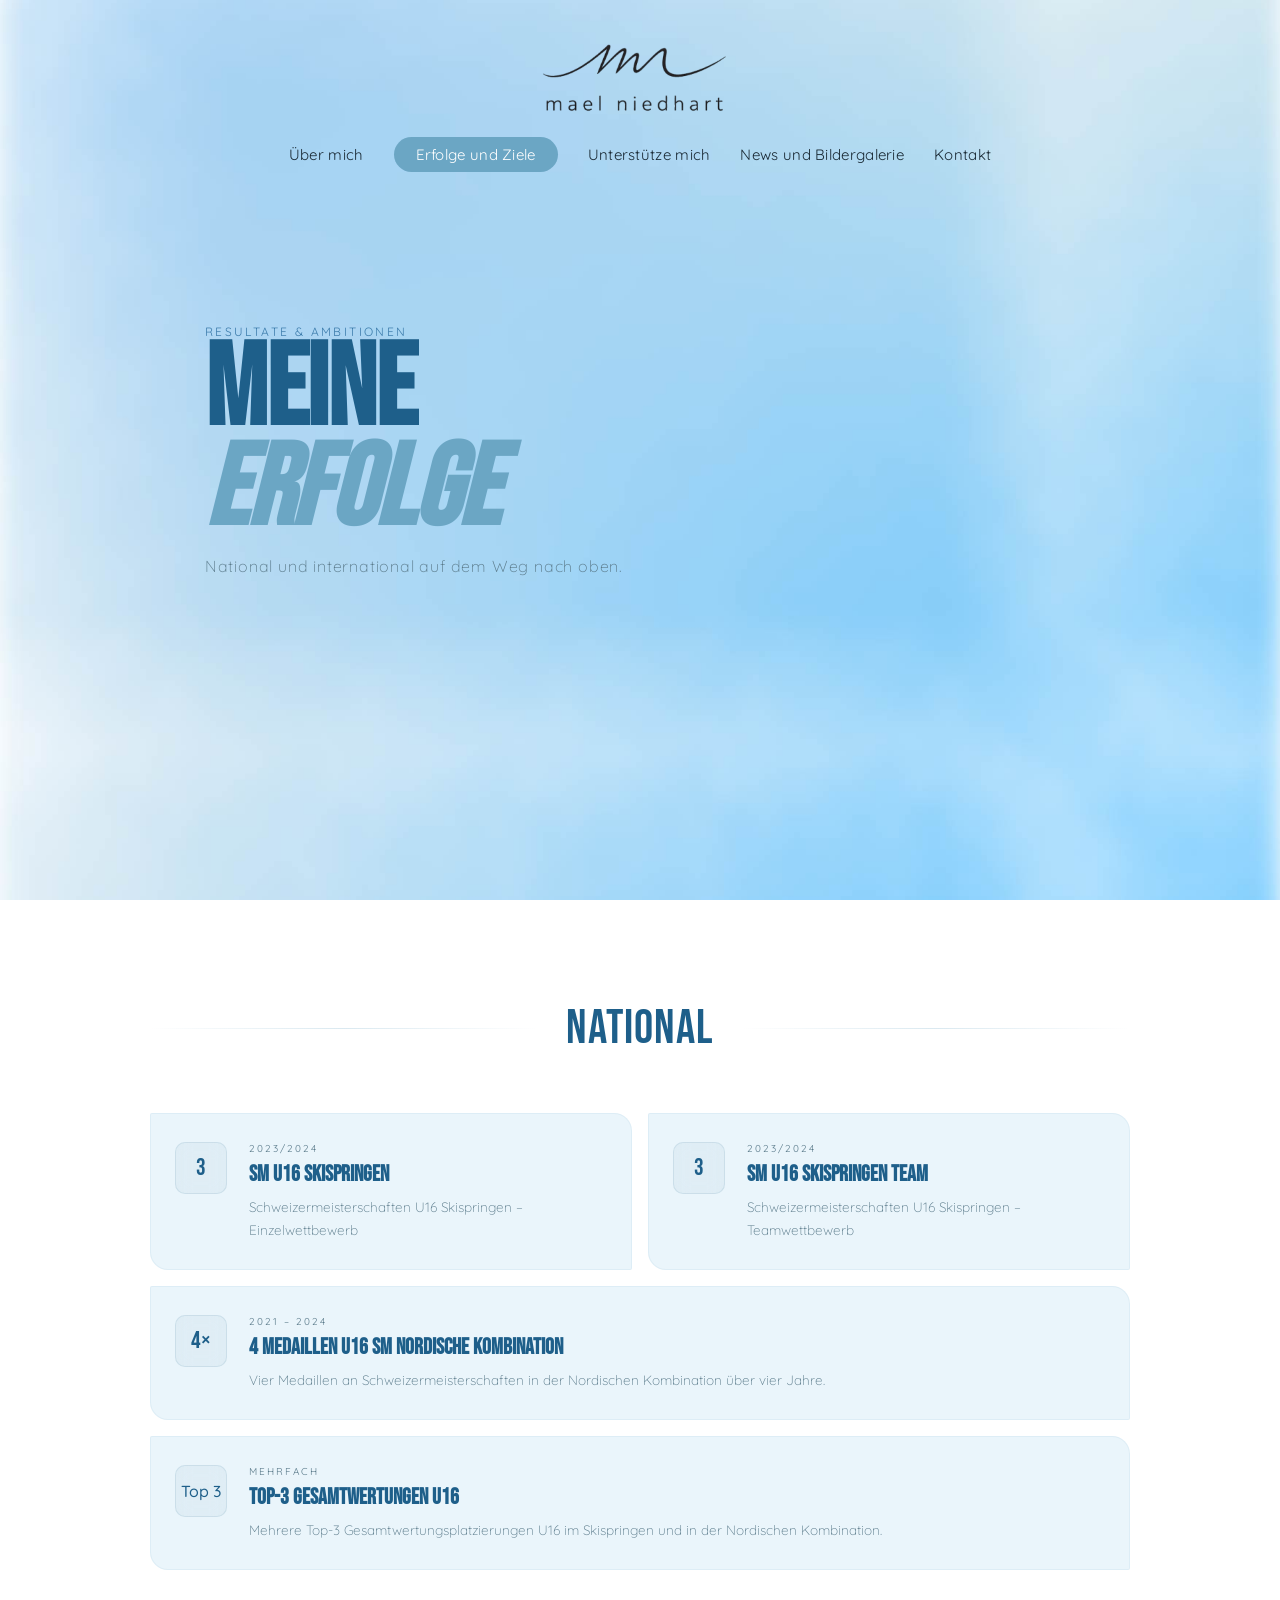
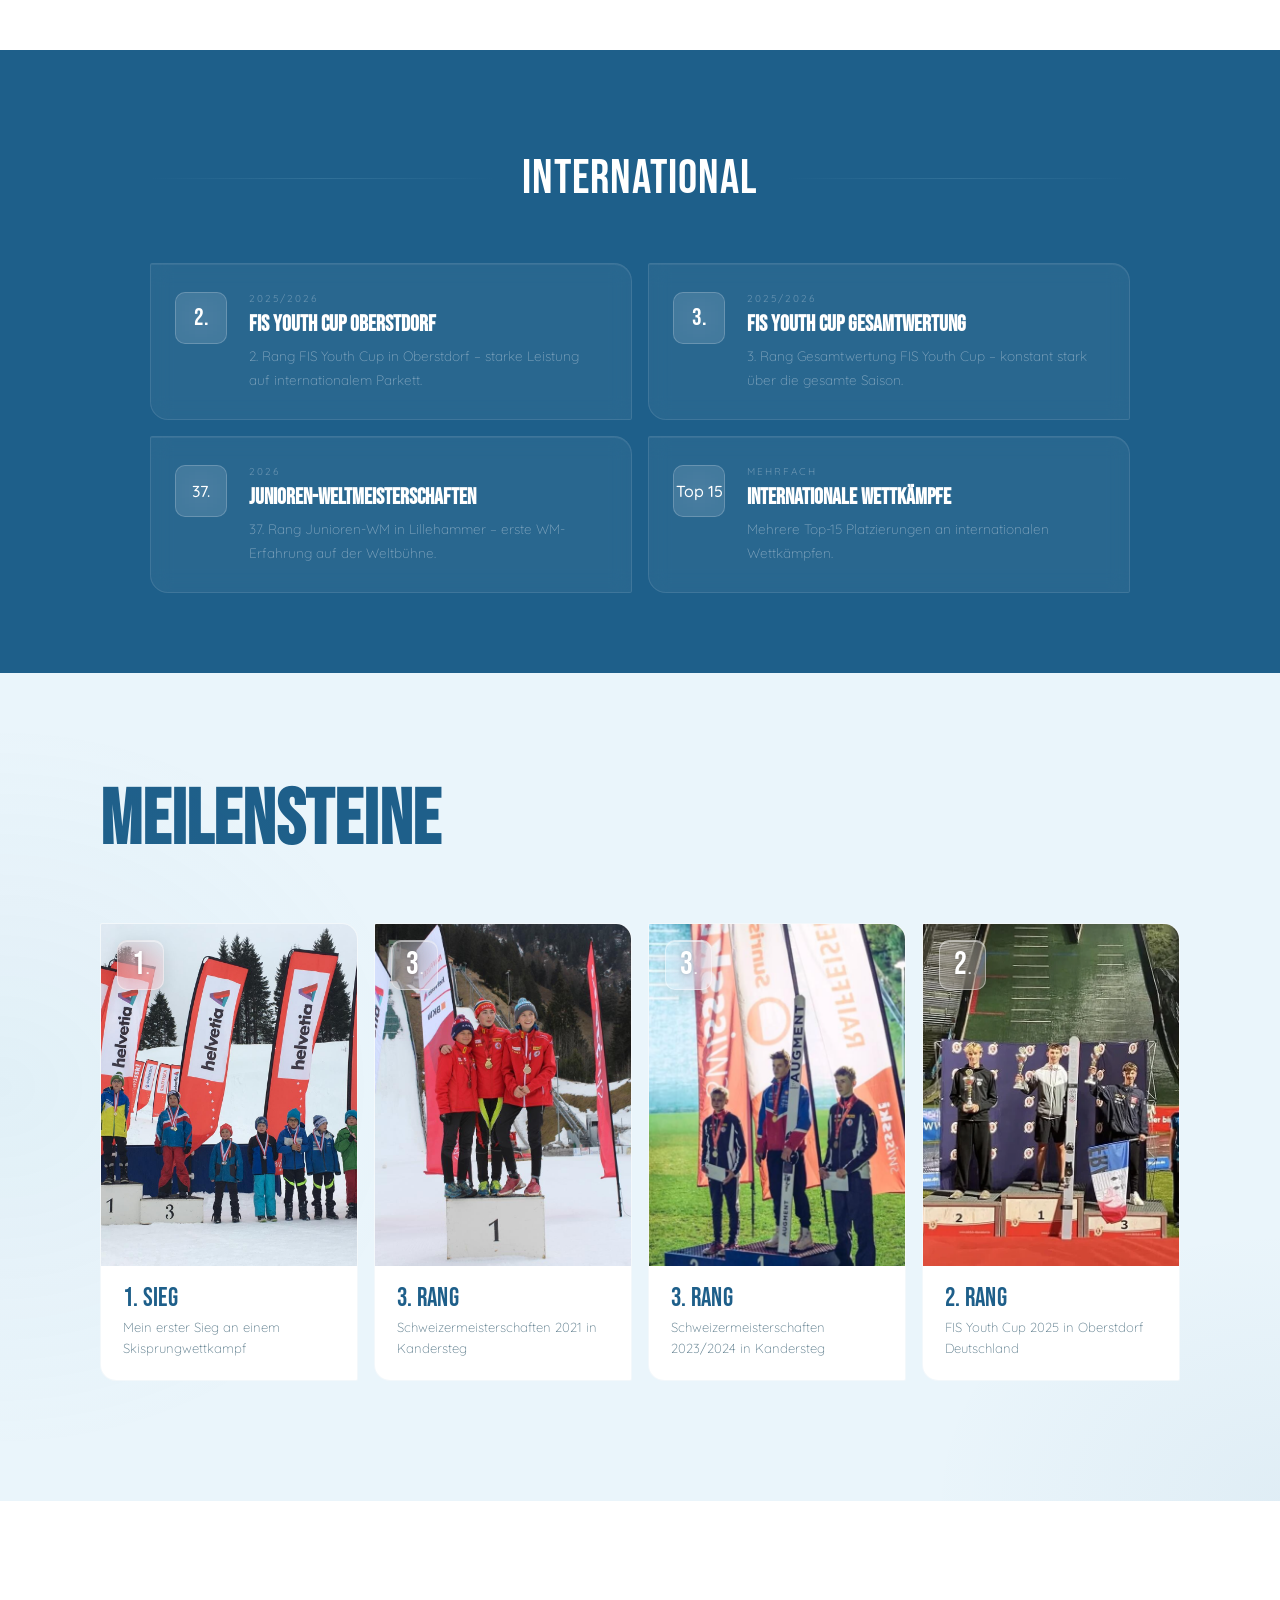
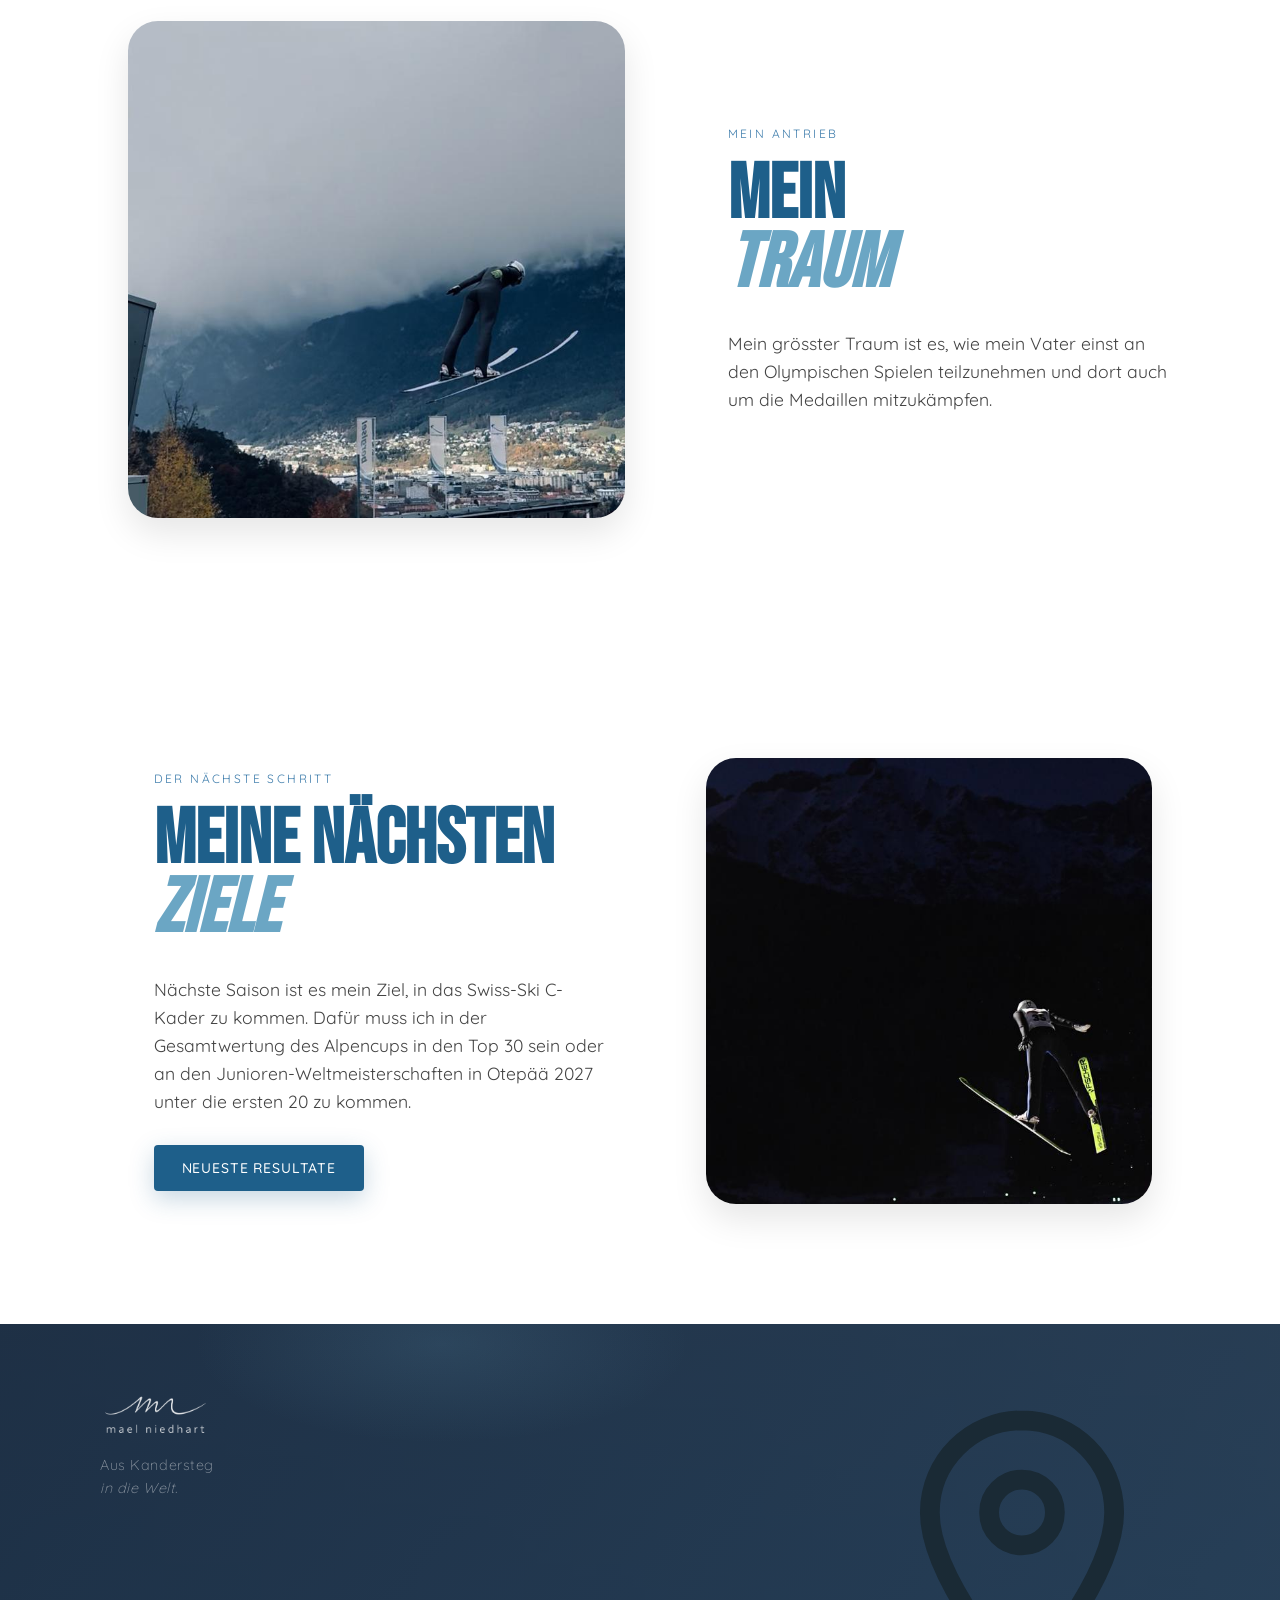
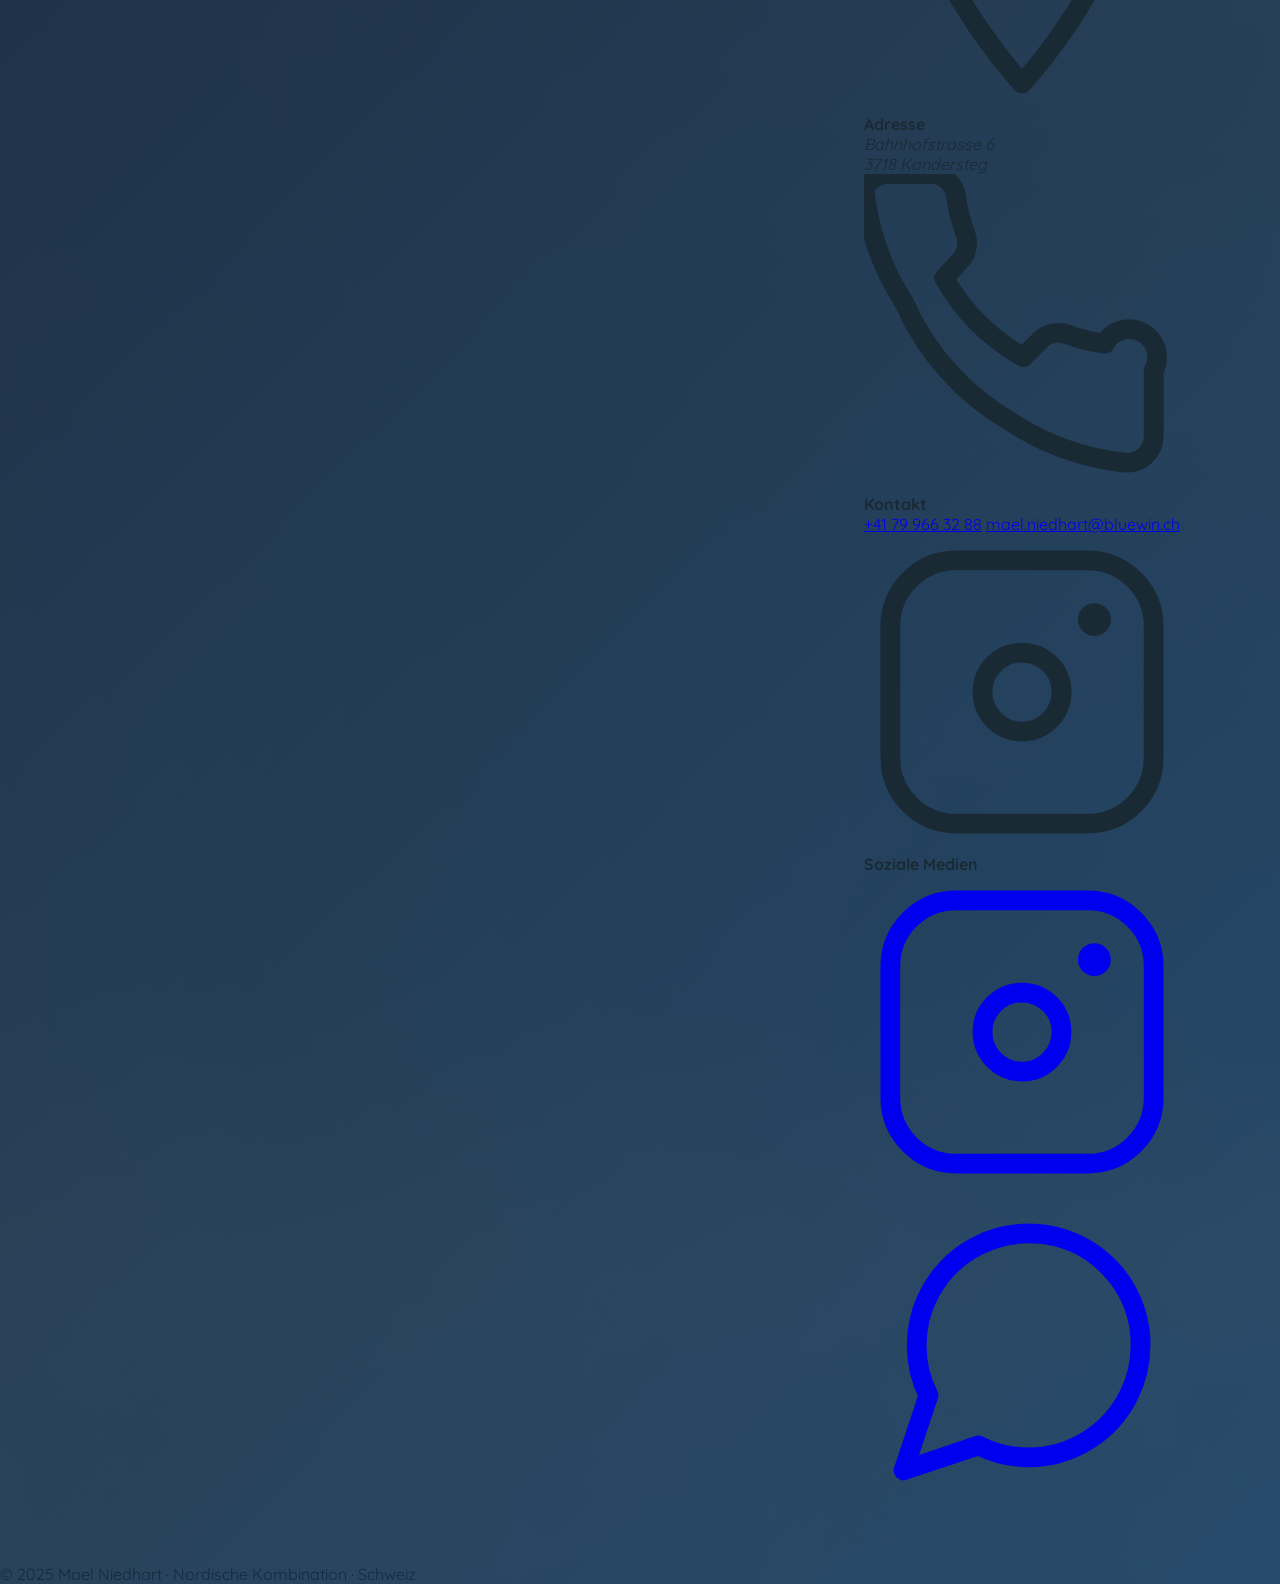
==== erfolge-ziele.html @ 22aaf545 "add website files" ====
<!DOCTYPE html>
<html lang="de">
<head>
    <meta charset="UTF-8">
    <meta name="viewport" content="width=device-width, initial-scale=1.0">
    <title>Erfolge & Ziele – Mael Niedhart</title>
    <link rel="stylesheet" href="style.css">
    <link rel="stylesheet" href="erfolge.css">
    <link rel="preconnect" href="https://fonts.googleapis.com">
    <link rel="preconnect" href="https://fonts.gstatic.com" crossorigin>
    <link href="https://fonts.googleapis.com/css2?family=Bebas+Neue&family=Inter:wght@300;400;500&family=Cormorant+Garamond:ital,wght@0,300;0,400;1,300;1,400&display=swap" rel="stylesheet">
<link rel="preconnect" href="https://fonts.googleapis.com">
<link rel="preconnect" href="https://fonts.gstatic.com" crossorigin>
<link href="https://fonts.googleapis.com/css2?family=Quicksand:wght@300..700&family=Pathway+Gothic+One&family=Estonia&family=Galada&display=swap" rel="stylesheet">
</head>
<body class="page-erfolge">

    <header id="main-header">
        <div class="nav-container">
            <div class="logo">
                <img src="assets/logo_mael-niedhart.webp" alt="Mael Niedhart Logo">
            </div>
            <div class="burger" id="burger">
                <span></span><span></span><span></span>
            </div>
            <nav id="nav-menu">
                <ul>
                    <li><a href="index.html">Über mich</a></li>
                    <li><a href="erfolge-ziele.html" class="active">Erfolge und Ziele</a></li>
                    <li><a href="unterstuetze-mich.html">Unterstütze mich</a></li>
                    <li><a href="news-galerie.html">News und Bildergalerie</a></li>
                    <li><a href="kontakt.html">Kontakt</a></li>
                </ul>
            </nav>
        </div>
    </header>

    <!-- ══════════════ HERO ══════════════ -->
    <section class="erfolge-hero">
    <div class="erfolge-hero-bg"></div>
    <div class="erfolge-hero-content">
        <span class="erfolge-eyebrow">Resultate &amp; Ambitionen</span>
        <h1 class="erfolge-hero-title">Meine<br><em>Erfolge</em></h1>
        <p class="erfolge-hero-sub">National und international auf dem Weg nach oben.</p>
    </div>
</section>

    <!-- ══════════════ NATIONAL ══════════════ -->
    <section class="erfolge-section" id="national">
        <div class="erfolge-inner">
            <div class="erfolge-category-label">
                <div class="category-line"></div>
                <span>National</span>
                <div class="category-line"></div>
            </div>
            <div class="erfolge-grid">

                <div class="erfolge-card" data-reveal>
                    <div class="erfolge-card-rank bronze">3</div>
                    <div class="erfolge-card-body">
                        <span class="erfolge-card-year">2023/2024</span>
                        <h3>SM U16 Skispringen</h3>
                        <p>Schweizermeisterschaften U16 Skispringen – Einzelwettbewerb</p>
                    </div>
                    
                </div>

                <div class="erfolge-card" data-reveal>
                    <div class="erfolge-card-rank bronze">3</div>
                    <div class="erfolge-card-body">
                        <span class="erfolge-card-year">2023/2024</span>
                        <h3>SM U16 Skispringen Team</h3>
                        <p>Schweizermeisterschaften U16 Skispringen – Teamwettbewerb</p>
                    </div>
                   
                </div>

                <div class="erfolge-card erfolge-card--wide" data-reveal>
                    <div class="erfolge-card-rank gold">4×</div>
                    <div class="erfolge-card-body">
                        <span class="erfolge-card-year">2021 – 2024</span>
                        <h3>4 Medaillen U16 SM Nordische Kombination</h3>
                        <p>Vier Medaillen an Schweizermeisterschaften in der Nordischen Kombination über vier Jahre.</p>
                    </div>
                    
                </div>

                <div class="erfolge-card erfolge-card--wide" data-reveal>
                    <div class="erfolge-card-rank accent">Top&nbsp;3</div>
                    <div class="erfolge-card-body">
                        <span class="erfolge-card-year">Mehrfach</span>
                        <h3>Top-3 Gesamtwertungen U16</h3>
                        <p>Mehrere Top-3 Gesamtwertungsplatzierungen U16 im Skispringen und in der Nordischen Kombination.</p>
                    </div>
                    
                </div>

            </div>
        </div>
    </section>

    <!-- ══════════════ INTERNATIONAL ══════════════ -->
    <section class="erfolge-section erfolge-section--dark" id="international">
        <div class="erfolge-inner">
            <div class="erfolge-category-label erfolge-category-label--light">
                <div class="category-line"></div>
                <span>International</span>
                <div class="category-line"></div>
            </div>
            <div class="erfolge-grid">

                <div class="erfolge-card erfolge-card--dark" data-reveal>
                    <div class="erfolge-card-rank silver">2.</div>
                    <div class="erfolge-card-body">
                        <span class="erfolge-card-year">2025/2026</span>
                        <h3>FIS Youth Cup Oberstdorf</h3>
                        <p>2. Rang FIS Youth Cup in Oberstdorf – starke Leistung auf internationalem Parkett.</p>
                    </div>
                    
                </div>

                <div class="erfolge-card erfolge-card--dark" data-reveal>
                    <div class="erfolge-card-rank bronze">3.</div>
                    <div class="erfolge-card-body">
                        <span class="erfolge-card-year">2025/2026</span>
                        <h3>FIS Youth Cup Gesamtwertung</h3>
                        <p>3. Rang Gesamtwertung FIS Youth Cup – konstant stark über die gesamte Saison.</p>
                    </div>
                    
                </div>

                <div class="erfolge-card erfolge-card--dark" data-reveal>
                    <div class="erfolge-card-rank accent">37.</div>
                    <div class="erfolge-card-body">
                        <span class="erfolge-card-year">2026</span>
                        <h3>Junioren-Weltmeisterschaften</h3>
                        <p>37. Rang Junioren-WM in Lillehammer – erste WM-Erfahrung auf der Weltbühne.</p>
                    </div>
                    
                </div>

                <div class="erfolge-card erfolge-card--dark" data-reveal>
                    <div class="erfolge-card-rank accent">Top&nbsp;15</div>
                    <div class="erfolge-card-body">
                        <span class="erfolge-card-year">Mehrfach</span>
                        <h3>Internationale Wettkämpfe</h3>
                        <p>Mehrere Top-15 Platzierungen an internationalen Wettkämpfen.</p>
                    </div>
                    
                </div>

            </div>
        </div>
    </section>





 <!-- ══════════════ MEILENSTEINE ══════════════ -->
    <section class="meilensteine-section">
 
        <div class="ms-header">
            <h2 class="ms-title">Meilensteine</h2>
        </div>
 
        <div class="ms-grid">
 
             <!-- Card 1 -->
            <div class="ms-card" data-reveal>
                <div class="ms-card-img">
                    <img src="assets/bild6.jpeg" alt="3. Rang SM 2023/2024 Kandersteg">
                    <div class="ms-card-rank">
                        <span class="ms-rank-num">1</span>
                        <span class="ms-rank-suffix">.</span>
                    </div>
                </div>
                <div class="ms-card-body">
                    <span class="ms-card-label">1. Sieg</span>
                    <p>Mein erster Sieg an einem Skisprungwettkampf</p>
                </div>
            </div>
 
            <!-- Card 2 -->
            <div class="ms-card" data-reveal>
                <div class="ms-card-img">
                    <img src="assets/bild16.jpeg" alt="3. Rang SM 2023/2024 Kandersteg">
                    <div class="ms-card-rank">
                        <span class="ms-rank-num">3</span>
                        <span class="ms-rank-suffix">.</span>
                    </div>
                </div>
                <div class="ms-card-body">
                    <span class="ms-card-label">3. Rang</span>
                    <p>Schweizermeisterschaften 2021 in Kandersteg</p>
                </div>
            </div>
 
            <!-- Card 3 -->
            <div class="ms-card" data-reveal>
                <div class="ms-card-img">
                    <img src="assets/bild35.webp" alt="3. Rang SM 2023/2024 Kandersteg">
                    <div class="ms-card-rank">
                        <span class="ms-rank-num">3</span>
                        <span class="ms-rank-suffix">.</span>
                    </div>
                </div>
                <div class="ms-card-body">
                    <span class="ms-card-label">3. Rang</span>
                    <p>Schweizermeisterschaften 2023/2024 in Kandersteg</p>
                </div>
            </div>

             <!-- Card 4 -->
            <div class="ms-card" data-reveal>
                <div class="ms-card-img">
                    <img src="assets/bild36.webp" alt="3. Rang SM 2023/2024 Kandersteg">
                    <div class="ms-card-rank">
                        <span class="ms-rank-num">2</span>
                        <span class="ms-rank-suffix">.</span>
                    </div>
                </div>
                <div class="ms-card-body">
                    <span class="ms-card-label">2. Rang</span>
                    <p>FIS Youth Cup 2025 in Oberstdorf Deutschland</p>
                </div>
            </div>
</div>
    </section>


<!-- ════════════════════════════
   MEIN TRAUM + MEINE ZIELE
   Nach Meilensteine-Section einfügen
════════════════════════════ -->
<section class="traum-section">
    <div class="traum-inner">
        <div class="traum-img-col">
            <img src="assets/bild29.jpeg" alt="Skisprung Nacht">
            </div>
        <div class="traum-text-col">
            <span class="traum-eyebrow">Mein Antrieb</span>
            <h2 class="traum-title">Mein<br><em>Traum</em></h2>
            <p>Mein grösster Traum ist es, wie mein Vater einst an den Olympischen Spielen teilzunehmen und dort auch um die Medaillen mitzukämpfen.</p>
        </div>
    </div>
</section>

<section class="ziele-section">
    <div class="ziele-inner">
        <div class="ziele-text-col">
            <span class="ziele-eyebrow">Der nächste Schritt</span>
            <h2 class="ziele-title">Meine nächsten<br><em>Ziele</em></h2>
            <p>Nächste Saison ist es mein Ziel, in das Swiss-Ski C-Kader zu kommen. Dafür muss ich in der Gesamtwertung des Alpencups in den Top 30 sein oder an den Junioren-Weltmeisterschaften in Otepää 2027 unter die ersten 20 zu kommen.</p>
            <a class="cta" href="#">Neueste Resultate</a>
        </div>
        <div class="ziele-img-col">
            <img src="assets/bild14.jpeg" alt="Skisprung Innsbruck">
        </div>
    </div>
</section>


    <!-- ══════════════ FOOTER ══════════════ -->
    <footer class="site-footer">
        <div class="footer-glow"></div>
        <div class="footer-inner">
            <div class="footer-brand">
                <img src="assets/logo_mael-niedhart.webp" alt="Mael Niedhart" class="footer-logo">
                <p class="footer-tagline">Aus Kandersteg<br><em>in die Welt.</em></p>
            </div>
            <div class="footer-divider"></div>
            <div class="footer-cols">

                <div class="footer-col">
                    <div class="footer-col-icon">
                        <svg viewBox="0 0 24 24" fill="none" stroke="currentColor" stroke-width="1.5" stroke-linecap="round" stroke-linejoin="round">
                            <path d="M12 2C8.13 2 5 5.13 5 9c0 5.25 7 13 7 13s7-7.75 7-13c0-3.87-3.13-7-7-7z"/>
                            <circle cx="12" cy="9" r="2.5"/>
                        </svg>
                    </div>
                    <h4>Adresse</h4>
                    <address>Bahnhofstrasse 6<br>3718 Kandersteg</address>
                </div>

                <div class="footer-col">
                    <div class="footer-col-icon">
                        <svg viewBox="0 0 24 24" fill="none" stroke="currentColor" stroke-width="1.5" stroke-linecap="round" stroke-linejoin="round">
                            <path d="M22 16.92v3a2 2 0 01-2.18 2 19.79 19.79 0 01-8.63-3.07A19.5 19.5 0 013.07 9.81 19.79 19.79 0 01.02 1.18 2 2 0 012 0h3a2 2 0 012 1.72c.127.96.361 1.903.7 2.81a2 2 0 01-.45 2.11L6.09 7.91a16 16 0 006 6l1.27-1.27a2 2 0 012.11-.45c.907.339 1.85.573 2.81.7A2 2 0 0122 14.92z"/>
                        </svg>
                    </div>
                    <h4>Kontakt</h4>
                    <p>
                        <a href="tel:+41799663288">+41 79 966 32 88</a>
                        <a href="mailto:mael.niedhart@bluewin.ch">mael.niedhart@bluewin.ch</a>
                    </p>
                </div>

                <div class="footer-col">
                    <div class="footer-col-icon">
                        <svg viewBox="0 0 24 24" fill="none" stroke="currentColor" stroke-width="1.5" stroke-linecap="round" stroke-linejoin="round">
                            <path d="M17 2H7a5 5 0 00-5 5v10a5 5 0 005 5h10a5 5 0 005-5V7a5 5 0 00-5-5z"/>
                            <circle cx="12" cy="12" r="3"/>
                            <circle cx="17.5" cy="6.5" r="0.5" fill="currentColor"/>
                        </svg>
                    </div>
                    <h4>Soziale Medien</h4>
                    <div class="footer-socials">
                        <a href="#" class="footer-social-btn" aria-label="Instagram">
                            <svg viewBox="0 0 24 24" fill="none" stroke="currentColor" stroke-width="1.5" stroke-linecap="round" stroke-linejoin="round">
                                <path d="M17 2H7a5 5 0 00-5 5v10a5 5 0 005 5h10a5 5 0 005-5V7a5 5 0 00-5-5z"/>
                                <circle cx="12" cy="12" r="3"/>
                                <circle cx="17.5" cy="6.5" r="0.5" fill="currentColor"/>
                            </svg>
                        </a>
                        <a href="#" class="footer-social-btn" aria-label="WhatsApp">
                            <svg viewBox="0 0 24 24" fill="none" stroke="currentColor" stroke-width="1.5" stroke-linecap="round" stroke-linejoin="round">
                                <path d="M21 11.5a8.38 8.38 0 01-.9 3.8 8.5 8.5 0 01-7.6 4.7 8.38 8.38 0 01-3.8-.9L3 21l1.9-5.7a8.38 8.38 0 01-.9-3.8 8.5 8.5 0 014.7-7.6 8.38 8.38 0 013.8-.9h.5a8.48 8.48 0 018 8v.5z"/>
                            </svg>
                        </a>
                    </div>
                </div>

            </div>
        </div>
        <div class="footer-bottom">
            <span>© 2025 Mael Niedhart</span>
            <span class="footer-sep">·</span>
            <span>Nordische Kombination · Schweiz</span>
        </div>
    </footer>

    <script src="script.js"></script>
    <script src="erfolge.js"></script>
</body>
</html>
---- style.css ----
/* ═══════════════════════════════════════════════
   BASE RESET & VARIABLES
═══════════════════════════════════════════════ */
:root {
    --blue:        #6ba6c4;
    --blue-dark:   #1e5f8a;
    --blue-mid:    #3a7aaa;
    --ice:         #d4ecf7;
    --ice-light:   #eaf5fb;
    --text:        #1a2a35;
    --text-muted:  #5a7a8a;
    --glass-bg:    rgba(255,255,255,0.72);
    --glass-border:rgba(255,255,255,0.25);
    --font-display: 'Bebas Neue', sans-serif;
    --font-body:   'Quicksand', sans-serif;
    --font-italic: 'Helvetica neue';
}

* { margin: 0; padding: 0; box-sizing: border-box; }
html { scroll-behavior: smooth; }

body {
    font-family: var(--font-body);
    color: var(--text);
    background: var(--ice);
    overflow-x: hidden;
}

/* ═══════════════════════════════════════════════
   HEADER / NAV
═══════════════════════════════════════════════ */
header {
    position: fixed; top: 0; width: 100%;
    z-index: 1000; padding: 40px 0 20px;
    transition: all 0.5s cubic-bezier(0.4, 0, 0.2, 1);
    display: flex; justify-content: center;
}

.nav-container {
    width: 90%; max-width: 1200px;
    display: flex; flex-direction: column; align-items: center;
    transition: all 0.5s ease;
}

.logo img { height: 80px; transition: all 0.5s ease; }

nav ul { list-style: none; display: flex; gap: 30px; margin-top: 20px; align-items: center; }

nav ul li a {
    text-decoration: none; color: var(--text);
    font-size: 15px; font-weight: 400; letter-spacing: 0.02em;
    transition: color 0.3s;
}

nav ul li a.active {
    background: var(--blue); color: #fff;
    padding: 8px 22px; border-radius: 100px;
}

header.scrolled {
    padding: 10px 0;
    background: var(--glass-bg);
    backdrop-filter: blur(15px) saturate(180%);
    -webkit-backdrop-filter: blur(15px) saturate(180%);
    border-bottom: 1px solid var(--glass-border);
    box-shadow: 0 4px 30px rgba(0,0,0,0.08);
}
header.scrolled .nav-container { flex-direction: row; justify-content: space-between; }
header.scrolled .logo img { height: 40px; }
header.scrolled nav ul { margin-top: 0; }

/* Burger */
.burger {
    display: none; cursor: pointer;
    width: 36px; height: 36px; position: relative;
    justify-content: center; align-items: center; flex-direction: column;
    z-index: 1100;
}
.burger span {
    display: block; width: 25px; height: 2.5px;
    background: var(--text); border-radius: 2px;
    position: absolute; left: 50%; transform: translateX(-50%);
    transition: transform 0.4s cubic-bezier(0.4,0,0.2,1), opacity 0.25s ease, top 0.4s cubic-bezier(0.4,0,0.2,1);
}
.burger span:nth-child(1) { top: 8px; }
.burger span:nth-child(2) { top: 17px; }
.burger span:nth-child(3) { top: 26px; }
.burger.toggle span:nth-child(1) { top: 17px; transform: translateX(-50%) rotate(45deg); }
.burger.toggle span:nth-child(2) { opacity: 0; transform: translateX(-30%); }
.burger.toggle span:nth-child(3) { top: 17px; transform: translateX(-50%) rotate(-45deg); }

@media (max-width: 768px) {
    .burger { display: flex; }
    nav {
        position: fixed;
        top: 0; right: -100%;
        width: 100%;
        height: 100vh;
        background: rgba(10, 22, 38, 0.82);
        backdrop-filter: blur(24px) saturate(150%);
        -webkit-backdrop-filter: blur(24px) saturate(150%);
        transition: right 0.45s cubic-bezier(0.4,0,0.2,1);
        z-index: 1050;
        display: flex;
        align-items: center;
        justify-content: center;
    }
    nav.open { right: 0; }
    nav ul {
        flex-direction: column;
        align-items: center;
        gap: 32px;
        padding-top: 0;
    }
    nav ul li a {
        color: rgba(255,255,255,0.85);
        font-size: 22px;
        letter-spacing: 0.04em;
    }
    nav ul li a.active {
        background: var(--blue);
        color: #fff;
        padding: 10px 28px;
    }
    header.scrolled .nav-container { flex-direction: row; }
}

/* ═══════════════════════════════════════════════
   HERO
═══════════════════════════════════════════════ */
.hero-section {
    height: 100vh;
    display: flex;
    flex-direction: column;
    justify-content: center;
    position: relative;
    overflow: hidden;
}

.hero-flexer {
    display: flex;
    flex-direction: row;
    align-items: flex-end;
    padding: 0 8vw 0 16vw;
    gap: 2vw;
    padding-top: 10%;
    height: 100%;
}

/* Portrait image – slightly smaller than before, bottom-anchored */
.hero-img {
    height: 95%;
    width: auto;
    align-self: flex-end;
    flex-shrink: 0;
    margin-bottom: -1px;
}

.hero-text { padding-bottom: 24vh; }

.hero-eyebrow {
    font-size: 12px; letter-spacing: 0.2em; text-transform: uppercase;
    color: var(--blue-mid); display: block; margin-bottom: 16px;
}

.hero-text h1 {
    font-family: var(--font-display);
    font-size: clamp(4rem, 9vw, 8rem);
    line-height: 0.9; color: var(--blue-dark); letter-spacing: -0.01em;
}

.hero-text h1 em {
    font-size: clamp(4rem, 9vw, 8rem); color: var(--blue);
    display: block; line-height: 0.85;
}

.hero-sub { font-size: 1rem; color: var(--text-muted); margin-top: 16px; font-weight: 300; letter-spacing: 0.05em; }

/* ═══════════════════════════════════════════════
   ÜBER MICH
═══════════════════════════════════════════════ */
.ueber-mich-section { background: #fff; padding: 120px 0; position: relative; overflow: hidden; }
.ueber-mich-section::before { content:''; position:absolute; top:0; left:0; right:0; height:4px; background:linear-gradient(90deg, var(--blue-dark), var(--blue), var(--ice)); }

.ueber-mich-inner { max-width: 1200px; margin: 0 auto; padding: 0 60px; position: relative; }

.ueber-mich-label {
    font-family: var(--font-display); font-size: 120px; line-height: 1;
    color: var(--ice); position: absolute; top: -40px; left: 40px;
    pointer-events: none; user-select: none; letter-spacing: -0.02em;
}

.ueber-mich-flexer { display: flex; flex-direction: row; align-items: center; gap: 80px; position: relative; z-index: 1; }

.ueber-mich-text { flex: 1; max-width: 480px; }
.ueber-mich-text h2 { font-family: var(--font-display); font-size: clamp(2.5rem, 5vw, 4rem); color: var(--blue-dark); line-height: 0.95; margin-bottom: 24px; }
.ueber-mich-text h2 em { font-family: var(--font-italic); font-style: italic; color: var(--blue); font-size: clamp(2.2rem, 4.5vw, 3.5rem); }
.ueber-mich-text p { font-size: 1rem; line-height: 1.8; color: var(--text-muted); font-weight: 300; margin-bottom: 36px; }

.cta {
    display: inline-flex; align-items: center; gap: 10px;
    font-size: 14px; font-weight: 500; letter-spacing: 0.06em; text-transform: uppercase;
    text-decoration: none; color: #fff; background: var(--blue-dark);
    padding: 14px 28px; border-radius: 100px; border: none; cursor: pointer;
    transition: transform 0.3s ease, box-shadow 0.3s ease;
    box-shadow: 0 8px 24px rgba(30,95,138,0.25);
}
.cta:hover { transform: translateY(-2px); box-shadow: 0 14px 32px rgba(30,95,138,0.35); }
.cta svg { transition: transform 0.3s; }
.cta:hover svg { transform: translateX(4px); }

.ueber-mich-img-wrap { flex: 1; max-width: 420px; position: relative; }
.ueber-mich-bild { width: 100%; height: 520px; object-fit: cover; border-radius: 4px 40px 4px 40px; box-shadow: 20px 20px 60px rgba(30,95,138,0.15); display: block; }

/* ═══════════════════════════════════════════════
   STECKBRIEF
═══════════════════════════════════════════════ */
.sb-panel--3 {
    background: linear-gradient(135deg, #e8f4fc 0%, #d0e8f5 100%);
    display: flex;
    flex-direction: row;
    min-height: 520px;
    position: relative;
    overflow: hidden;
}

/* Decorative quote-mark in background */
.sb-panel--3::before {
    content: '';
    position: absolute;
    inset: 0;
    background:
        radial-gradient(ellipse 60% 80% at 110% 50%, rgba(30,95,138,0.07) 0%, transparent 60%);
    pointer-events: none;
}

.sb-side-img {
    width: 42%;
    flex-shrink: 0;
    position: relative;
    overflow: hidden;
}
.sb-side-img img {
    width: 100%; height: 100%;
    object-fit: cover;
    object-position: center top;
    display: block;
    transition: transform 0.6s ease;
}
.sb-panel--3:hover .sb-side-img img { transform: scale(1.03); }

/* Right content */
.sb-side-content {
    flex: 1;
    padding: 60px 7vw 60px 6vw;
    display: flex;
    flex-direction: column;
    justify-content: center;
    position: relative;
    z-index: 1;
}

.sb-panel-title {
    font-family: var(--font-display);
    font-size: clamp(2.8rem, 5vw, 4.5rem);
    color: var(--blue-dark);
    line-height: 0.9;
    margin-bottom: 2rem;
    letter-spacing: -0.01em;
}

.sb-facts {
    display: flex;
    flex-direction: column;
    gap: 0;
}

.sb-fact {
    display: flex;
    flex-direction: row;
    align-items: baseline;
    gap: 16px;
    padding: 14px 0;
    border-bottom: 1px solid rgba(30,95,138,0.1);
}
.sb-fact:last-child { border-bottom: none; }

.sb-fact-key {
    font-size: 0.72rem;
    text-transform: uppercase;
    letter-spacing: 0.14em;
    font-weight: 600;
    color: var(--blue-mid);
    min-width: 120px;
    flex-shrink: 0;
}

.sb-fact-val {
    font-family: var(--font-body);
    font-size: 1rem;
    font-weight: 500;
    color: var(--text);
}

/* ═══════════════════════════════════════════════
   SPORTLICHER WEG — ZEITSTRAHL
═══════════════════════════════════════════════ */
.timeline-section {
    background: #fff;
    padding: 120px 0 140px;
    position: relative;
    overflow: hidden;
}

.timeline-section::before {
    content: '';
    position: absolute; inset: 0;
    background:
        radial-gradient(ellipse 70% 50% at 100% 0%, rgba(107,166,196,0.07) 0%, transparent 60%),
        radial-gradient(ellipse 50% 60% at 0% 100%, rgba(30,95,138,0.05) 0%, transparent 60%);
    pointer-events: none;
}

.timeline-header {
    max-width: 1100px;
    margin: 0 auto 80px;
    padding: 0 60px;
    position: relative;
}

.timeline-eyebrow {
    font-size: 11px; letter-spacing: 0.3em; text-transform: uppercase;
    color: var(--blue); display: block; margin-bottom: 16px;
}

.timeline-title {
    font-family: var(--font-display);
    font-size: clamp(3.5rem, 7vw, 6.5rem);
    color: var(--blue-dark); line-height: 0.9;
}

.timeline-title em {
    font-family: var(--font-italic);
    font-style: italic; color: var(--blue);
    font-size: clamp(3rem, 6vw, 5.5rem);
    display: block;
}

.timeline-header-line {
    width: 60px; height: 3px;
    background: linear-gradient(90deg, var(--blue-dark), var(--blue));
    margin-top: 28px;
    border-radius: 2px;
}

.timeline-container {
    max-width: 1100px;
    margin: 0 auto;
    padding: 0 60px;
    position: relative;
}

.timeline-spine {
    position: absolute;
    left: 50%;
    top: 0; bottom: 0;
    width: 2px;
    background: var(--ice);
    transform: translateX(-50%);
}

.timeline-spine-fill {
    width: 100%; height: 0%;
    background: linear-gradient(to bottom, var(--blue-dark), var(--blue));
    transition: height 0.1s linear;
    border-radius: 1px;
}

.tl-item {
    display: grid;
    grid-template-columns: 1fr 40px 1fr;
    align-items: center;
    gap: 0;
    margin-bottom: 80px;
    position: relative;
}

.tl-item--left .tl-content  { grid-column: 1; grid-row: 1; padding-right: 48px; }
.tl-item--left .tl-node     { grid-column: 2; grid-row: 1; justify-self: center; }
.tl-item--left .tl-year-wrap { grid-column: 3; grid-row: 1; padding-left: 48px; }

.tl-item--right .tl-year-wrap { grid-column: 1; grid-row: 1; padding-right: 48px; text-align: right; }
.tl-item--right .tl-node     { grid-column: 2; grid-row: 1; justify-self: center; }
.tl-item--right .tl-content  { grid-column: 3; grid-row: 1; padding-left: 48px; }

.tl-node {
    width: 40px; height: 40px;
    position: relative;
    display: flex; align-items: center; justify-content: center;
    z-index: 2;
}

.tl-node-ring {
    position: absolute; inset: 0;
    border-radius: 50%;
    border: 2px solid var(--blue);
    opacity: 0;
    transform: scale(0.6);
    transition: opacity 0.5s ease, transform 0.5s ease;
}

.tl-node-dot {
    width: 14px; height: 14px;
    background: var(--blue-dark);
    border-radius: 50%;
    border: 3px solid #fff;
    box-shadow: 0 0 0 2px var(--blue);
    position: relative; z-index: 1;
    transition: transform 0.3s ease, background 0.3s ease;
}

.tl-item.tl-visible .tl-node-ring { opacity: 1; transform: scale(1); }
.tl-item.tl-visible .tl-node-dot { background: var(--blue); }

.tl-year-wrap { display: flex; flex-direction: column; gap: 6px; }

.tl-year {
    font-family: var(--font-display);
    font-size: clamp(2.5rem, 5vw, 4.5rem);
    color: var(--blue-dark); line-height: 1;
    display: block;
}

.tl-content {
    opacity: 0;
    transform: translateY(24px);
    transition: opacity 0.6s ease, transform 0.6s ease;
}

.tl-item.tl-visible .tl-content { opacity: 1; transform: translateY(0); }

.tl-img-wrap {
    position: relative;
    overflow: hidden;
    border-radius: 3px 20px 3px 20px;
    aspect-ratio: 4/3;
    margin-bottom: 20px;
    box-shadow: 12px 12px 40px rgba(30,95,138,0.12);
}

.tl-img-wrap img {
    width: 100%; height: 100%; object-fit: cover;
    transition: transform 0.6s ease;
    display: block;
}

.tl-item:nth-child(3) .tl-img-wrap img { object-position: center top; }
.tl-item:nth-child(4) .tl-img-wrap img { object-position: center 15%; }
.tl-item:hover .tl-img-wrap img { transform: scale(1.04); }

.tl-img-num {
    position: absolute; top: 14px; right: 14px;
    font-family: var(--font-display);
    font-size: 13px; letter-spacing: 0.1em;
    color: #fff;
    background: rgba(30,95,138,0.7);
    backdrop-filter: blur(6px);
    padding: 4px 10px; border-radius: 100px;
}

.tl-text p {
    font-size: 0.95rem; line-height: 1.75;
    color: var(--text-muted); font-weight: 300;
}

.tl-item::before {
    content: '';
    position: absolute; top: 50%; height: 1px;
    background: var(--ice);
    z-index: 1;
}
.tl-item--left::before  { left: calc(50% + 20px); right: calc(50% + 48px); }
.tl-item--right::before { right: calc(50% + 20px); left: calc(50% + 48px); }

/* ═══════════════════════════════════════════════
   FOOTER — hero bg image as background
═══════════════════════════════════════════════ */
.site-footer {
    position: relative;
    overflow: hidden;
    /* Hero background image */
    background-image: url('assets/background-blau-weiss-weich.jpg');
    background-size: cover;
    background-position: center top;
}

/* Strong tinted overlay so text is legible */
.site-footer::before {
    content: '';
    position: absolute; inset: 0;
    background: linear-gradient(
        135deg,
        rgba(10, 25, 45, 0.88) 0%,
        rgba(20, 50, 80, 0.84) 100%
    );
    pointer-events: none;
    z-index: 0;
}

.footer-glow {
    position: absolute;
    top: -80px; left: 15%;
    width: 500px; height: 200px;
    background: radial-gradient(ellipse, rgba(107,166,196,0.15) 0%, transparent 70%);
    pointer-events: none;
    z-index: 1;
}

.footer-inner {
    position: relative; z-index: 2;
    max-width: 1200px;
    margin: 0 auto;
    padding: 70px 60px 50px;
    display: flex;
    justify-content: space-between;
    align-items: flex-start;
    gap: 60px;
}

.footer-brand {
    display: flex;
    flex-direction: column;
    align-items: flex-start;
    gap: 16px;
}

.footer-logo {
    height: 44px;
    width: auto;
    object-fit: contain;
    filter: brightness(0) invert(1);
    opacity: 0.9;
}

.footer-tagline {
    font-size: 0.9rem;
    line-height: 1.6;
    color: rgba(255,255,255,0.5);
    font-weight: 300;
    letter-spacing: 0.04em;
}

.footer-tagline span {
    font-style: italic;
    color: var(--blue);
}

.footer-content {
    display: flex;
    gap: 60px;
    flex-wrap: wrap;
    position: relative; z-index: 2;
}

.footer-info-group {
    display: flex;
    flex-direction: column;
    gap: 12px;
}

.info-label {
    font-size: 11px;
    text-transform: uppercase;
    letter-spacing: 0.18em;
    color: var(--blue);
    font-weight: 600;
}

.footer-info-group address,
.footer-info-group p {
    font-style: normal;
    font-size: 0.9rem;
    line-height: 1.7;
    color: rgba(255,255,255,0.65);
    font-weight: 300;
    display: flex;
    flex-direction: column;
    gap: 4px;
}

.footer-info-group a {
    color: rgba(255,255,255,0.65);
    text-decoration: none;
    transition: color 0.3s ease;
}
.footer-info-group a:hover { color: #fff; }

/* Copyright row — sits inside footer-inner flow, no separate box */
.footer-copyright {
    position: relative; z-index: 2;
    max-width: 1200px;
    margin: 0 auto;
    padding: 0 60px 32px;
}

.footer-copyright-inner {
    border-top: 1px solid rgba(255,255,255,0.08);
    padding-top: 20px;
    font-size: 11px;
    color: rgba(255,255,255,0.28);
    letter-spacing: 0.06em;
    display: flex;
    justify-content: space-between;
    align-items: center;
    gap: 20px;
    flex-wrap: wrap;
}

/* ═══════════════════════════════════════════════
   DESKTOP > 900px tweaks for über mich
═══════════════════════════════════════════════ */
@media (max-width: 900px) {
    .ueber-mich-flexer { flex-direction: column; gap: 40px; }
    .ueber-mich-inner { padding: 0 32px; }
    .ueber-mich-label { font-size: 70px; top: -20px; }
    .ueber-mich-img-wrap { max-width: 100%; }
}

/* ═══════════════════════════════════════════════
   MOBILE ≤ 768px
═══════════════════════════════════════════════ */
@media (max-width: 768px) {

    /* ── HERO ── */
    .hero-flexer {
        padding: 0 5vw 0 7vw;
        gap: 0;
        align-items: flex-end;
    }

    .hero-text {
        padding-bottom: 18vh;
        flex: 1;
    }

    .hero-text h1 {
        font-size: clamp(3rem, 10vw, 4.5rem);
    }
    .hero-text h1 em {
        font-size: clamp(3rem, 10vw, 4.5rem);
    }

    .hero-img {
        height: 80%;
        width: auto;
        margin-bottom: -1px;
        flex-shrink: 0;
    }

    /* ── ÜBER MICH ── */
    .ueber-mich-section { padding: 80px 0; }
    .ueber-mich-inner { padding: 0 28px; }
    .ueber-mich-label { display: none; }

    .ueber-mich-flexer {
        flex-direction: column;
        gap: 28px;
    }

    .ueber-mich-img-wrap {
        max-width: 100%;
        width: 100%;
        order: -1; /* image first */
    }

    .ueber-mich-bild {
        height: 300px;
    }

    /* ── STECKBRIEF ── */
    .sb-panel--3 {
        flex-direction: column;
        min-height: auto;
    }

    .sb-side-img {
        width: 100%;
        height: 260px;
    }

    .sb-side-content {
        padding: 36px 28px 40px;
    }

    .sb-panel-title {
        font-size: 2.6rem;
        margin-bottom: 1.4rem;
    }

    .sb-fact {
        flex-direction: column;
        gap: 2px;
        padding: 12px 0;
    }

    .sb-fact-key { min-width: auto; }

    .sb-fact-val { font-size: 1.05rem; }

    /* ── TIMELINE ── */
    .timeline-section { padding: 80px 0 100px; }
    .timeline-header { padding: 0 28px; margin-bottom: 50px; }
    .timeline-container { padding: 0 28px; }

    .tl-item {
        grid-template-columns: 32px 1fr;
        grid-template-rows: auto auto;
        margin-bottom: 44px;
    }

    .tl-item--left .tl-node,
    .tl-item--right .tl-node  { grid-column: 1; grid-row: 1; }

    .tl-item--left .tl-year-wrap,
    .tl-item--right .tl-year-wrap {
        grid-column: 2; grid-row: 1;
        padding-left: 16px; padding-right: 0; text-align: left;
    }

    .tl-item--left .tl-content,
    .tl-item--right .tl-content {
        grid-column: 1 / -1; grid-row: 2;
        padding: 16px 0 0 0;
    }

    .tl-item::before { display: none; }
    .timeline-spine { left: 15px; }

    /* Smaller timeline images */
    .tl-img-wrap { aspect-ratio: 16/9; margin-bottom: 12px; }
    .tl-year { font-size: clamp(1.8rem, 8vw, 2.8rem); }

    /* ── FOOTER ── */
    .footer-inner {
        flex-direction: column;
        gap: 36px;
        padding: 50px 28px 32px;
    }

    .footer-content {
        flex-direction: row;
        flex-wrap: wrap;
        gap: 28px 36px;
    }

    /* Standort full width, Kontakt + Rechtliches side by side */
    .footer-info-group:first-child { width: 100%; }
    .footer-info-group:not(:first-child) { flex: 1; min-width: 110px; }

    .footer-copyright { padding: 0 28px 28px; }
    .footer-copyright-inner { flex-direction: column; align-items: flex-start; gap: 8px; }
}
---- erfolge.css ----
/* ═══════════════════════════════════════════════
   ERFOLGE & ZIELE — Seiten-Styles
   Erbt Variablen aus style.css
═══════════════════════════════════════════════ */

.erfolge-hero {
    height: 100vh;
    display: flex; 
    flex-direction: column; 
    justify-content: center;
    position: relative; 
    overflow: hidden;
    /* Dein Hintergrund bleibt hier bestehen */
}

.erfolge-hero-content {
    /* Übernahme des Paddings aus der Hero-Flexer */
    padding: 0 8vw 0 16vw;
   
    position: relative;
    z-index: 2;
}

.erfolge-eyebrow {
    font-size: 12px; 
    letter-spacing: 0.2em; 
    text-transform: uppercase;
    color: var(--blue-mid); 
    display: block; 
}

.erfolge-hero-title {
    font-family: var(--font-display);
    /* Exakte Kopie der Skalierung */
    font-size: clamp(4rem, 9vw, 8rem);
    line-height: 0.9; 
    color: var(--blue-dark); 
    letter-spacing: -0.01em;
    margin: 0;
}

.erfolge-hero-title em {
    font-size: clamp(4rem, 9vw, 8rem); 
    color: var(--blue);
    display: block; 
    line-height: 0.85;
    font-style: italic; /* Falls im Original-Font so gewünscht */
}

.erfolge-hero-sub { 
    font-size: 1rem; 
    color: var(--text-muted); 
    margin-top: 16px; 
    font-weight: 300; 
    letter-spacing: 0.05em; 
}

/* Background image — gleich wie index.html Hero */
.erfolge-hero-bg {
    position: absolute; inset: 0;
    background: url('assets/background-blau-weiss-weich.jpg') center/cover no-repeat;
    z-index: 0;
}


/* ── Shared section ── */
.erfolge-section {
    padding: 100px 0 80px;
    position: relative;
    background: #fff;
}

.erfolge-section--dark {
    background: var(--blue-dark);
}

.erfolge-inner {
    max-width: 1100px; margin: 0 auto; padding: 0 60px;
}

/* Category divider */
.erfolge-category-label {
    display: flex; align-items: center; gap: 28px; margin-bottom: 56px;
}
.erfolge-category-label span {
    font-family: var(--font-display);
    font-size: clamp(2rem, 4vw, 3rem); color: var(--blue-dark); white-space: nowrap;
    letter-spacing: 0.02em;
}
.erfolge-category-label--light span { color: #fff; }
.category-line {
    flex: 1; height: 1px;
    background: linear-gradient(90deg, transparent, rgba(107,166,196,0.25), transparent);
}

/* ── Cards ── */
.erfolge-grid {
    display: grid; grid-template-columns: repeat(2, 1fr); gap: 16px;
}

.erfolge-card {
    background: var(--ice-light);
    border-radius: 2px 18px 2px 18px;
    padding: 28px 28px 28px 24px;
    display: flex; align-items: flex-start; gap: 22px;
    position: relative; overflow: hidden;
    border: 1px solid rgba(107,166,196,0.1);
    opacity: 0; transform: translateY(24px);
    transition: opacity 0.55s ease, transform 0.55s ease, box-shadow 0.3s ease;
}
.erfolge-card.revealed { opacity: 1; transform: translateY(0); }
.erfolge-card:hover { box-shadow: 0 10px 36px rgba(30,95,138,0.1); transform: translateY(-2px); }
.erfolge-card.revealed:hover { transform: translateY(-2px); }

.erfolge-card--wide { grid-column: span 2; }

/* Dark variant — liquid glass feel */
.erfolge-card--dark {
    background: rgba(255,255,255,0.05);
    backdrop-filter: blur(10px);
    -webkit-backdrop-filter: blur(10px);
    border-color: rgba(255,255,255,0.1);
    box-shadow: inset 0 1px 0 rgba(255,255,255,0.07);
}
.erfolge-card--dark:hover {
    background: rgba(255,255,255,0.09);
    box-shadow: 0 8px 30px rgba(0,0,0,0.2), inset 0 1px 0 rgba(255,255,255,0.1);
    transform: translateY(-2px);
}

/* Rank badge */
.erfolge-card-rank {
    font-family: var(--font-display);
    font-size: 1.7rem; line-height: 1;
    min-width: 52px; height: 52px;
    border-radius: 10px;
    display: flex; align-items: center; justify-content: center; flex-shrink: 0;
}
/* Neutraler Glass-Look für die Ränge (Hell) */
.erfolge-card-rank {
    background: rgba(30, 95, 138, 0.05);
    border: 1px solid rgba(30, 95, 138, 0.1);
    backdrop-filter: blur(8px);
    -webkit-backdrop-filter: blur(8px);
    color: var(--blue-dark);
    font-family: var(--font-display);
    font-size: 1.5rem;
}

/* Neutraler Glass-Look für die Ränge (Dunkel) */
.erfolge-card--dark .erfolge-card-rank {
    background: rgba(255, 255, 255, 0.1);
    border: 1px solid rgba(255, 255, 255, 0.2);
    backdrop-filter: blur(12px);
    -webkit-backdrop-filter: blur(12px);
    color: #fff;
}

/* Accent-Spezialisierung (kleinerer Text falls nötig) */
.erfolge-card-rank.accent {
    font-size: 1rem;
    font-family: var(--font-body);
    font-weight: 500;
}

.erfolge-card-body  { flex: 1; }
.erfolge-card-year  {
    font-family: var(--font-body);
    font-size: 10px; letter-spacing: 0.2em; text-transform: uppercase;
    color: var(--text-muted); display: block; margin-bottom: 8px; font-weight: 400;
}
.erfolge-card--dark .erfolge-card-year { color: rgba(255,255,255,0.3); }

.erfolge-card-body h3 {
    font-family: var(--font-display);
    font-size: 1.35rem; color: var(--blue-dark); line-height: 1.1; margin-bottom: 8px;
}
.erfolge-card--dark .erfolge-card-body h3 { color: #fff; }

.erfolge-card-body p {
    font-family: var(--font-body);
    font-size: 0.85rem; line-height: 1.7; color: var(--text-muted); font-weight: 300;
}
.erfolge-card--dark .erfolge-card-body p { color: rgba(255,255,255,0.42); }

.erfolge-card-deco {
    font-family: var(--font-display); font-size: 76px; line-height: 1;
    color: rgba(107,166,196,0.06);
    position: absolute; right: 10px; bottom: -6px;
    pointer-events: none; user-select: none;
}
.erfolge-card--dark .erfolge-card-deco { color: rgba(255,255,255,0.04); }

/* Reveal stagger */
[data-reveal]:nth-child(1) { transition-delay: 0.05s; }
[data-reveal]:nth-child(2) { transition-delay: 0.15s; }
[data-reveal]:nth-child(3) { transition-delay: 0.22s; }
[data-reveal]:nth-child(4) { transition-delay: 0.30s; }

/* ── Mobile ── */
@media (max-width: 768px) {
    .erfolge-hero { height: auto; min-height: 80vh; padding: 120px 24px 60px; }
    .stat-pill--1 { top: auto; bottom: 180px; right: 16px; }
    .stat-pill--2 { display: none; }
    .stat-pill--3 { top: auto; bottom: 60px; right: 16px; }
    .erfolge-inner { padding: 0 24px; }
    .erfolge-grid  { grid-template-columns: 1fr; }
    .erfolge-card--wide { grid-column: span 1; }
    .erfolge-category-label { gap: 16px; }
}


/* ══════════════════════════════════════════════
   MEILENSTEINE
══════════════════════════════════════════════ */
.meilensteine-section {
    background: var(--ice-light);
    padding: 110px 0 120px;
    position: relative;
    overflow: hidden;
}

/* Subtle background texture */
.meilensteine-section::before {
    content: '';
    position: absolute; inset: 0;
    background:
        radial-gradient(ellipse 60% 80% at 0% 50%, rgba(107,166,196,0.07) 0%, transparent 55%),
        radial-gradient(ellipse 50% 60% at 100% 100%, rgba(30,95,138,0.05) 0%, transparent 55%);
    pointer-events: none;
}

/* Header */
.ms-header {
    max-width: 1200px; margin: 0 auto 64px; padding: 0 60px;
    display: flex; align-items: baseline; gap: 28px;
}

.ms-eyebrow {
    font-family: var(--font-body);
    font-size: 10px; letter-spacing: 0.3em; text-transform: uppercase;
    color: var(--blue); font-weight: 500;
}

.ms-title {
    font-family: var(--font-display);
    font-size: clamp(3rem, 6vw, 5.5rem);
    color: var(--blue-dark); line-height: 1; letter-spacing: 0.01em;
}

/* Grid — 4 cards, last one slightly taller/featured */
.ms-grid {
    max-width: 1200px; margin: 0 auto; padding: 0 60px;
    display: grid;
    grid-template-columns: repeat(4, 1fr);
    grid-template-rows: auto;
    gap: 16px;
    align-items: end;
}

/* Base card */
.ms-card {
    background: #fff;
    border-radius: 2px 16px 2px 16px;
    overflow: hidden;
    display: flex; flex-direction: column;
    opacity: 0; transform: translateY(28px);
    transition: opacity 0.55s ease, transform 0.55s ease, box-shadow 0.3s ease;
    border: 1px solid rgba(107,166,196,0.08);
    /* Stagger via nth */
}
.ms-card.revealed { opacity: 1; transform: translateY(0); }
.ms-card:hover { box-shadow: 0 16px 48px rgba(30,95,138,0.1); transform: translateY(-4px); }
.ms-card.revealed:hover { transform: translateY(-4px); }

[data-reveal].ms-card:nth-child(1) { transition-delay: 0.05s; }
[data-reveal].ms-card:nth-child(2) { transition-delay: 0.14s; }
[data-reveal].ms-card:nth-child(3) { transition-delay: 0.23s; }
[data-reveal].ms-card:nth-child(4) { transition-delay: 0.32s; }

/* Featured card — taller, dark */
.ms-card--featured {
    background: var(--blue-dark);
    /* Shifts up slightly to break grid monotony */
    margin-bottom: -24px;
    border-color: transparent;
}

/* Image wrapper */
.ms-card-img {
    position: relative;
    aspect-ratio: 3/4;
    overflow: hidden;
    flex-shrink: 0;
}

.ms-card-img img {
    width: 100%; height: 100%; object-fit: cover;
    display: block;
    transition: transform 0.7s cubic-bezier(0.4, 0, 0.2, 1);
}
.ms-card:hover .ms-card-img img { transform: scale(1.05); }

/* Rank overlay — liquid glass */
.ms-card-rank {
    position: absolute; top: 16px; left: 16px;
    display: flex; align-items: baseline; gap: 1px;
    background: rgba(255,255,255,0.2);
    backdrop-filter: blur(18px) saturate(180%);
    -webkit-backdrop-filter: blur(18px) saturate(180%);
    border: 1px solid rgba(255,255,255,0.4);
    border-radius: 10px;
    padding: 8px 14px;
    box-shadow: 0 4px 16px rgba(0,0,0,0.1), inset 0 1px 0 rgba(255,255,255,0.5);
    line-height: 1;
}

.ms-rank-num {
    font-family: var(--font-display);
    font-size: 2rem; color: #fff; line-height: 1;
    text-shadow: 0 1px 4px rgba(0,0,0,0.2);
}
.ms-rank-suffix {
    font-family: var(--font-display);
    font-size: 1.1rem; color: rgba(255,255,255,0.8); line-height: 1.3;
}

/* Featured card rank — darker glass */
.ms-card-rank--light {
    background: rgba(30,95,138,0.25);
    border-color: rgba(107,166,196,0.35);
}

/* Card body */
.ms-card-body {
    padding: 20px 22px 22px;
    display: flex; flex-direction: column; gap: 6px;
    position: relative;
}

.ms-card-label {
    font-family: var(--font-display);
    font-size: 1.6rem; color: var(--blue-dark); line-height: 1;
    letter-spacing: 0.01em;
}
.ms-card--featured .ms-card-label { color: var(--blue); }

.ms-card-body p {
    font-family: var(--font-body);
    font-size: 0.82rem; line-height: 1.55;
    color: var(--text-muted); font-weight: 300;
}
.ms-card--featured .ms-card-body p { color: rgba(255,255,255,0.55); }

.ms-card-year {
    font-family: var(--font-body);
    font-size: 10px; letter-spacing: 0.2em; text-transform: uppercase;
    color: var(--blue); font-weight: 500; margin-top: 4px;
    display: block;
}

/* ── Mobile ── */
@media (max-width: 900px) {
    .ms-grid {
        grid-template-columns: repeat(2, 1fr);
        padding: 0 24px;
    }
    .ms-card--featured { margin-bottom: 0; }
    .ms-header { padding: 0 24px; gap: 16px; }
}

@media (max-width: 480px) {
    .ms-grid { grid-template-columns: 1fr; }
}





/* --- GEMEINSAME BASIS-STYLES --- */
.traum-section {
    padding: 120px 8vw;
    padding-left: 10vw;
    background-color: #ffffff;
    overflow: hidden;
    display: flex;
    justify-content: center;
}

.ziele-section {
    padding: 120px 10vw;
    padding-left: 12vw;
    background-color: #ffffff;
    overflow: hidden;
    display: flex;
    justify-content: center;
}

.traum-inner, .ziele-inner {
    max-width: 1200px;
    width: 100%;
    display: flex;
    align-items: center;
    gap: 8vw;
}

/* Beide Sektionen: Text links, Bild rechts */
.traum-inner, .ziele-inner {
    flex-direction: row; 
}

/* --- TYPOGRAFIE --- */
.traum-eyebrow, .ziele-eyebrow {
    font-size: 12px;
    letter-spacing: 0.2em;
    text-transform: uppercase;
    color: var(--blue-mid, #b0d8ef);
    display: block;
    margin-bottom: 20px;
}

.traum-title, .ziele-title {
    font-family: var(--font-display, sans-serif);
    font-size: clamp(3rem, 6vw, 5rem);
    line-height: 0.9;
    color: var(--blue-dark, #1a2b3c);
    margin-bottom: 30px;
}

.traum-title em, .ziele-title em {
    color: var(--blue, #3498db);
    display: block;
    font-style: italic;
}

.traum-text-col p, .ziele-text-col p {
    font-size: 1.1rem;
    line-height: 1.6;
    color: #444;
    max-width: 450px;
}

/* --- BILDER & QUADRATISCHER SCHNITT --- */
.traum-img-col, .ziele-img-col {
    flex: 1;
    position: relative;
    max-width: 500px;
}

.traum-img-col img, .ziele-img-col img {
    width: 100%;
    aspect-ratio: 1 / 1; 
    object-fit: cover;   
    border-radius: 30px; 
    display: block;
    box-shadow: 0 15px 35px rgba(0,0,0,0.1);
}

/* Fokus-Verschiebung nach rechts für das Ziele-Bild */
.ziele-img-col img {
    object-position: 80% center; /* Verschiebt den sichtbaren Ausschnitt nach rechts */
}

/* --- RUNDE INFO-TAGS --- */
.img-tag {
    position: absolute;
    bottom: 25px;
    right: -15px; /* Standardmäßig rechts überstehend */
    background: var(--blue-dark, #1a2b3c);
    color: white;
    padding: 10px 22px;
    font-size: 13px;
    font-weight: 500;
    letter-spacing: 0.1em;
    text-transform: uppercase;
    border-radius: 50px;
    box-shadow: 0 4px 12px rgba(0,0,0,0.15);
    z-index: 3;
}

/* --- BUTTON / CTA --- */
.cta {
    display: inline-flex;
    align-items: center;
    gap: 12px;
    margin-top: 30px;
    padding: 14px 28px;
    background-color: var(--blue-dark, #1a2b3c);
    color: #fff;
    text-decoration: none;
    font-weight: 500;
    border-radius: 4px;
    transition: all 0.3s ease;
}

.cta:hover {
    background-color: var(--blue, #3498db);
    transform: translateY(-2px);
}

/* --- MOBILE OPTIMIERUNG --- */
@media (max-width: 992px) {
    .traum-inner, .ziele-inner {
        flex-direction: column !important;
        text-align: center;
        gap: 50px;
    }

    .traum-text-col p, .ziele-text-col p {
        margin: 0 auto;
    }

    .img-tag {
        left: 50% !important;
        right: auto !important;
        transform: translateX(-50%);
        bottom: -15px;
    }
}
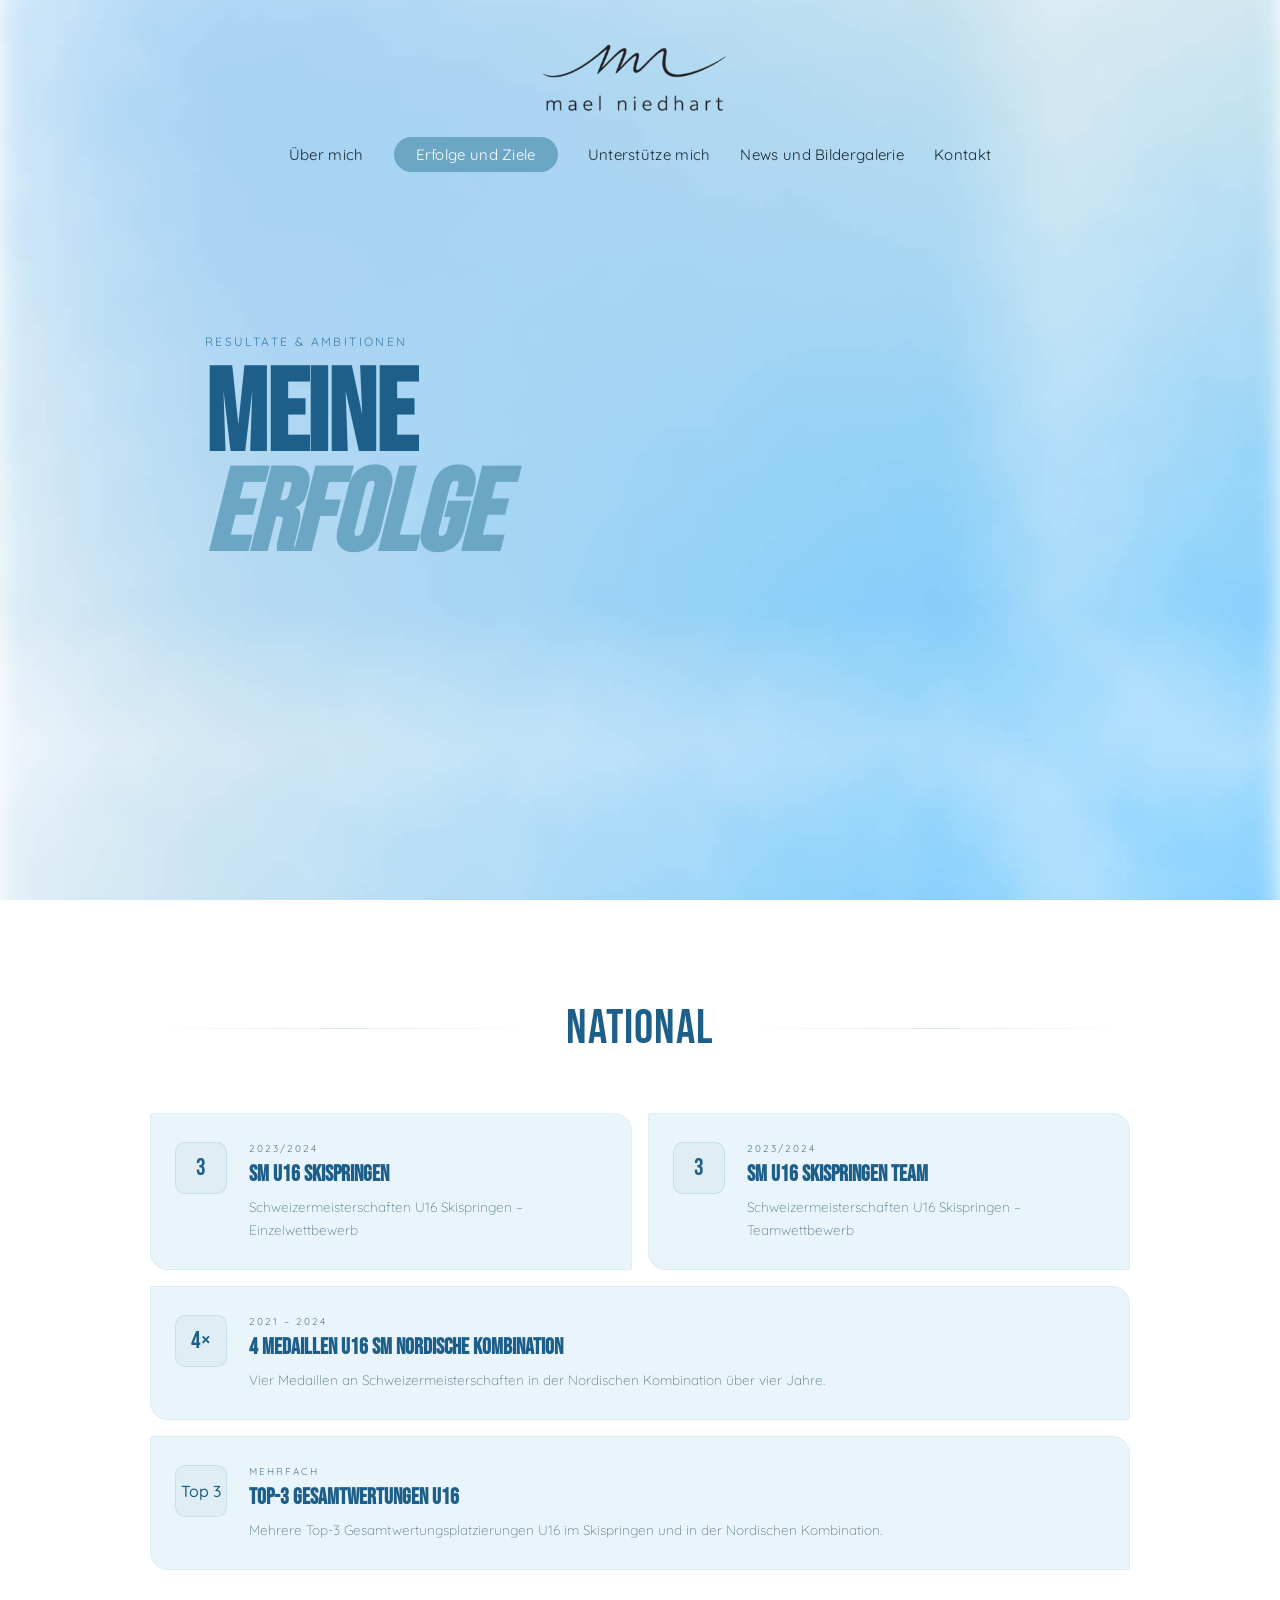
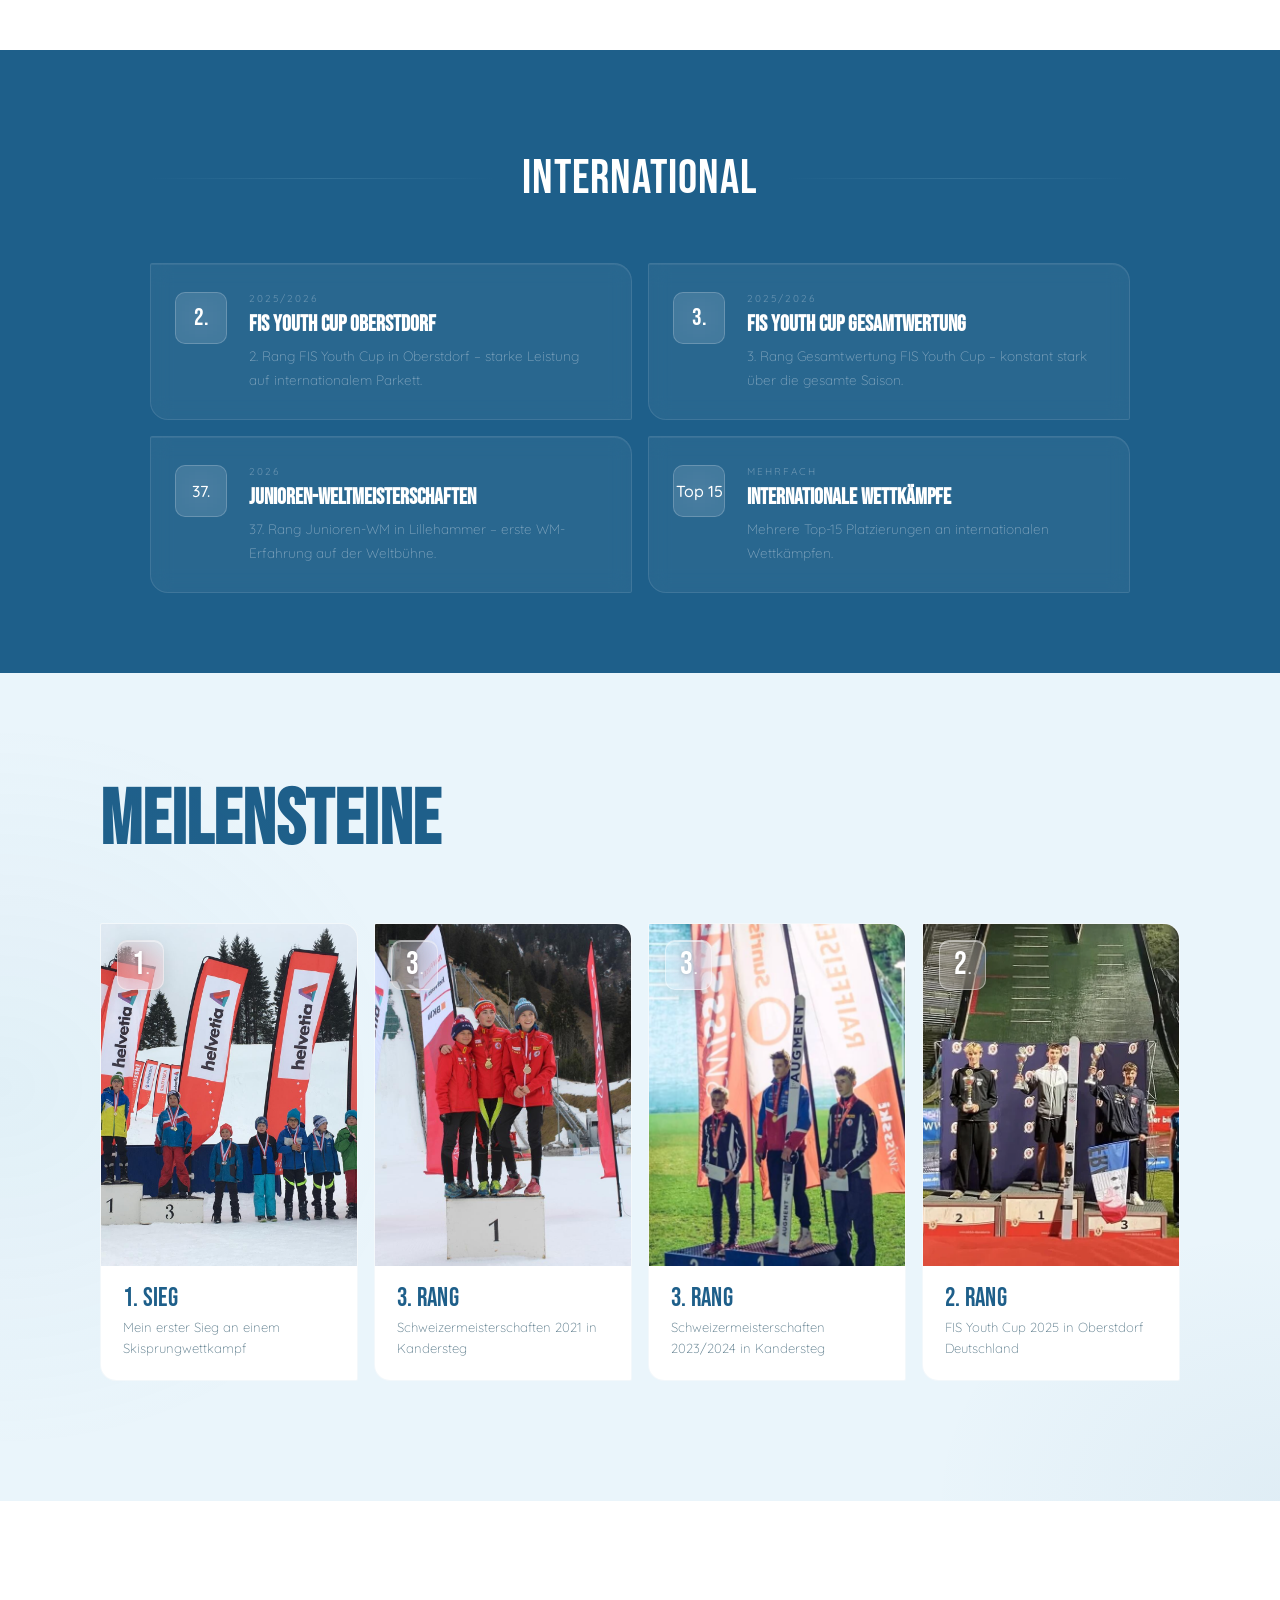
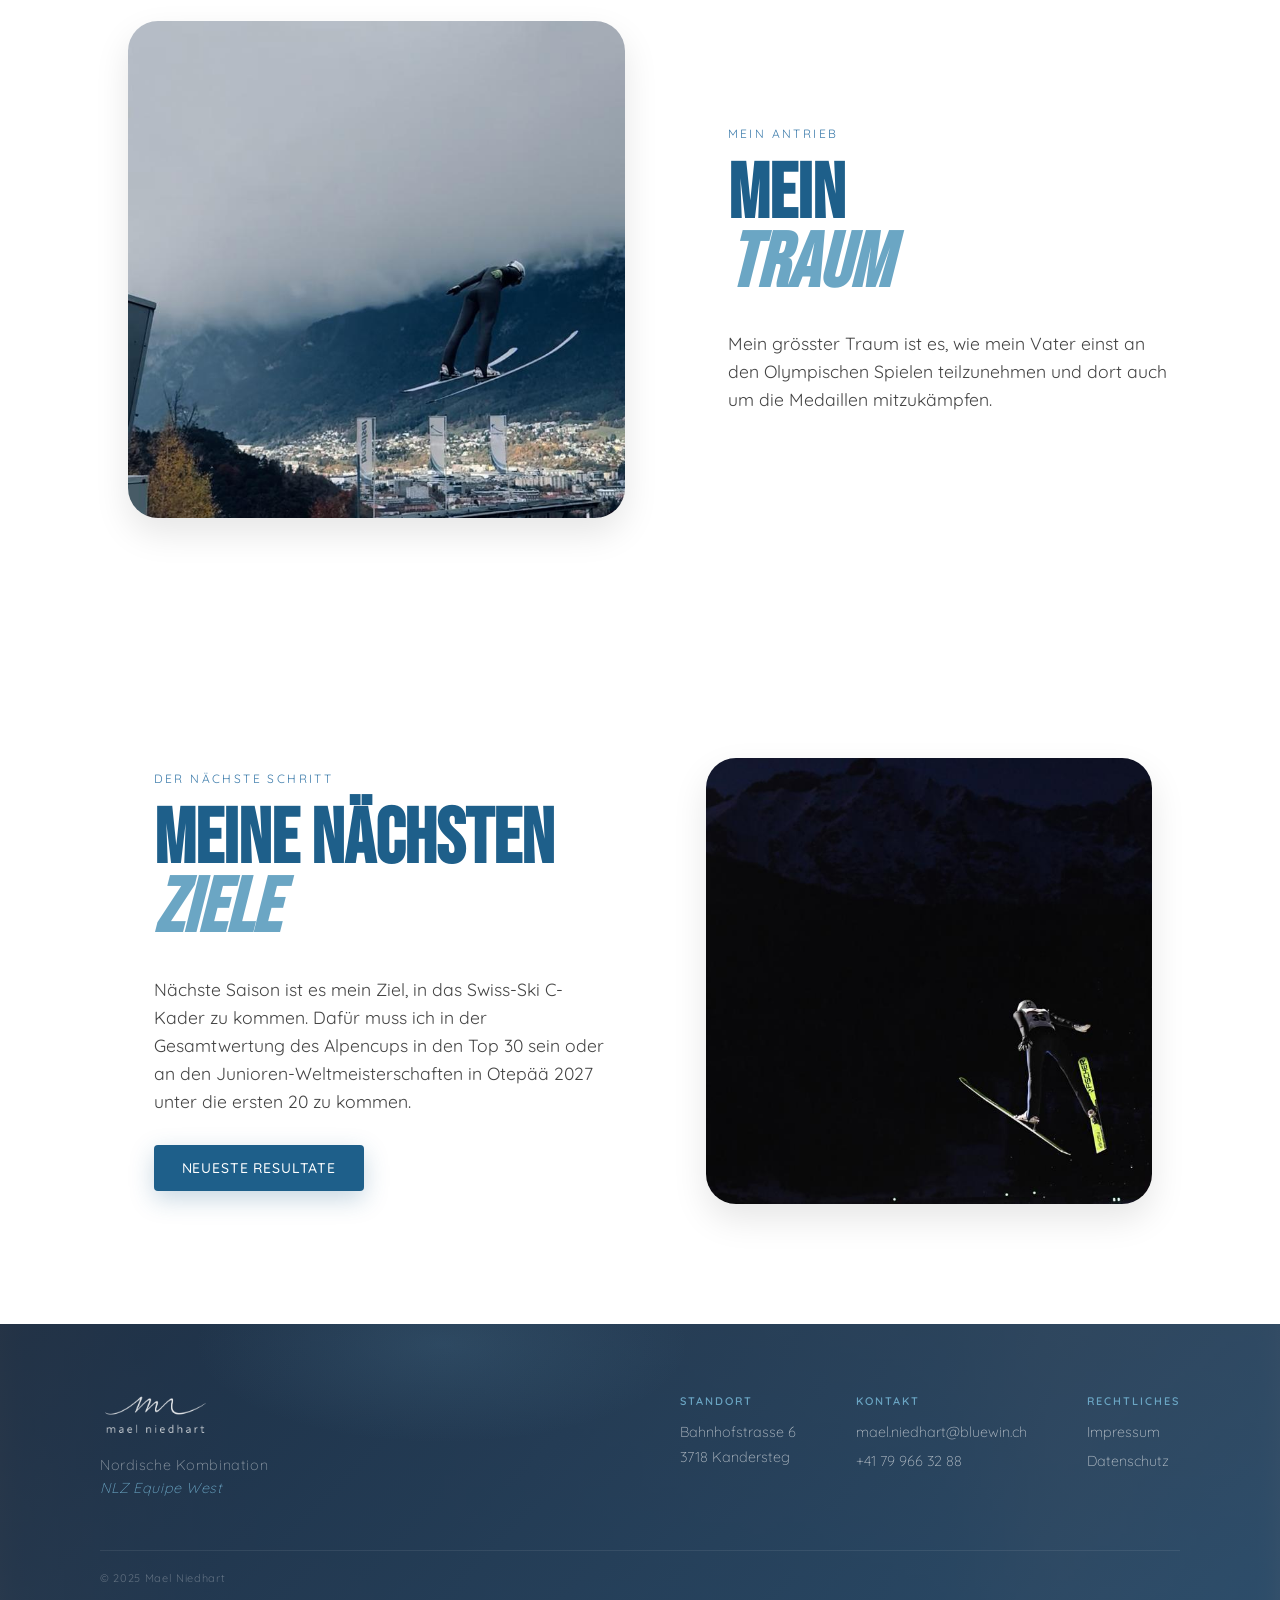
==== commit f81f476e: "commit" ====
--- a/erfolge-ziele.html
+++ b/erfolge-ziele.html
@@ -12,6 +12,7 @@
 <link rel="preconnect" href="https://fonts.googleapis.com">
 <link rel="preconnect" href="https://fonts.gstatic.com" crossorigin>
 <link href="https://fonts.googleapis.com/css2?family=Quicksand:wght@300..700&family=Pathway+Gothic+One&family=Estonia&family=Galada&display=swap" rel="stylesheet">
+<link rel="icon" type="image/png" href="assets/logo_mael-niedhart.webp">
 </head>
 <body class="page-erfolge">
 
@@ -39,9 +40,9 @@
     <section class="erfolge-hero">
     <div class="erfolge-hero-bg"></div>
     <div class="erfolge-hero-content">
-        <span class="erfolge-eyebrow">Resultate &amp; Ambitionen</span>
+        <span class="hero-eyebrow">Resultate &amp; Ambitionen</span>
         <h1 class="erfolge-hero-title">Meine<br><em>Erfolge</em></h1>
-        <p class="erfolge-hero-sub">National und international auf dem Weg nach oben.</p>
+        
     </div>
 </section>
 
@@ -264,69 +265,47 @@
     <!-- ══════════════ FOOTER ══════════════ -->
     <footer class="site-footer">
         <div class="footer-glow"></div>
+
         <div class="footer-inner">
             <div class="footer-brand">
                 <img src="assets/logo_mael-niedhart.webp" alt="Mael Niedhart" class="footer-logo">
-                <p class="footer-tagline">Aus Kandersteg<br><em>in die Welt.</em></p>
-            </div>
-            <div class="footer-divider"></div>
-            <div class="footer-cols">
-
-                <div class="footer-col">
-                    <div class="footer-col-icon">
-                        <svg viewBox="0 0 24 24" fill="none" stroke="currentColor" stroke-width="1.5" stroke-linecap="round" stroke-linejoin="round">
-                            <path d="M12 2C8.13 2 5 5.13 5 9c0 5.25 7 13 7 13s7-7.75 7-13c0-3.87-3.13-7-7-7z"/>
-                            <circle cx="12" cy="9" r="2.5"/>
-                        </svg>
-                    </div>
-                    <h4>Adresse</h4>
-                    <address>Bahnhofstrasse 6<br>3718 Kandersteg</address>
-                </div>
-
-                <div class="footer-col">
-                    <div class="footer-col-icon">
-                        <svg viewBox="0 0 24 24" fill="none" stroke="currentColor" stroke-width="1.5" stroke-linecap="round" stroke-linejoin="round">
-                            <path d="M22 16.92v3a2 2 0 01-2.18 2 19.79 19.79 0 01-8.63-3.07A19.5 19.5 0 013.07 9.81 19.79 19.79 0 01.02 1.18 2 2 0 012 0h3a2 2 0 012 1.72c.127.96.361 1.903.7 2.81a2 2 0 01-.45 2.11L6.09 7.91a16 16 0 006 6l1.27-1.27a2 2 0 012.11-.45c.907.339 1.85.573 2.81.7A2 2 0 0122 14.92z"/>
-                        </svg>
-                    </div>
-                    <h4>Kontakt</h4>
+                <p class="footer-tagline">
+                    Nordische Kombination<br>
+                    <span>NLZ Equipe West</span>
+                </p>
+            </div>
+
+            <div class="footer-content">
+                <div class="footer-info-group">
+                    <span class="info-label">Standort</span>
+                    <address>
+                        Bahnhofstrasse 6<br>
+                        3718 Kandersteg
+                    </address>
+                </div>
+
+                <div class="footer-info-group">
+                    <span class="info-label">Kontakt</span>
                     <p>
+                        <a href="mailto:mael.niedhart@bluewin.ch">mael.niedhart@bluewin.ch</a>
                         <a href="tel:+41799663288">+41 79 966 32 88</a>
-                        <a href="mailto:mael.niedhart@bluewin.ch">mael.niedhart@bluewin.ch</a>
                     </p>
                 </div>
 
-                <div class="footer-col">
-                    <div class="footer-col-icon">
-                        <svg viewBox="0 0 24 24" fill="none" stroke="currentColor" stroke-width="1.5" stroke-linecap="round" stroke-linejoin="round">
-                            <path d="M17 2H7a5 5 0 00-5 5v10a5 5 0 005 5h10a5 5 0 005-5V7a5 5 0 00-5-5z"/>
-                            <circle cx="12" cy="12" r="3"/>
-                            <circle cx="17.5" cy="6.5" r="0.5" fill="currentColor"/>
-                        </svg>
-                    </div>
-                    <h4>Soziale Medien</h4>
-                    <div class="footer-socials">
-                        <a href="#" class="footer-social-btn" aria-label="Instagram">
-                            <svg viewBox="0 0 24 24" fill="none" stroke="currentColor" stroke-width="1.5" stroke-linecap="round" stroke-linejoin="round">
-                                <path d="M17 2H7a5 5 0 00-5 5v10a5 5 0 005 5h10a5 5 0 005-5V7a5 5 0 00-5-5z"/>
-                                <circle cx="12" cy="12" r="3"/>
-                                <circle cx="17.5" cy="6.5" r="0.5" fill="currentColor"/>
-                            </svg>
-                        </a>
-                        <a href="#" class="footer-social-btn" aria-label="WhatsApp">
-                            <svg viewBox="0 0 24 24" fill="none" stroke="currentColor" stroke-width="1.5" stroke-linecap="round" stroke-linejoin="round">
-                                <path d="M21 11.5a8.38 8.38 0 01-.9 3.8 8.5 8.5 0 01-7.6 4.7 8.38 8.38 0 01-3.8-.9L3 21l1.9-5.7a8.38 8.38 0 01-.9-3.8 8.5 8.5 0 014.7-7.6 8.38 8.38 0 013.8-.9h.5a8.48 8.48 0 018 8v.5z"/>
-                            </svg>
-                        </a>
-                    </div>
-                </div>
-
-            </div>
-        </div>
-        <div class="footer-bottom">
-            <span>© 2025 Mael Niedhart</span>
-            <span class="footer-sep">·</span>
-            <span>Nordische Kombination · Schweiz</span>
+                <div class="footer-info-group">
+                    <span class="info-label">Rechtliches</span>
+                    <p>
+                        <a href="assets/impressum.pdf" target="_blank" download>Impressum</a>
+                        <a href="assets/datenschutz.pdf" target="_blank" download>Datenschutz</a>
+                    </p>
+                </div>
+            </div>
+        </div>
+
+        <div class="footer-copyright">
+            <div class="footer-copyright-inner">
+                © 2025 Mael Niedhart
+            </div>
         </div>
     </footer>
 
--- a/style.css
+++ b/style.css
@@ -1,6 +1,12 @@
 /* ═══════════════════════════════════════════════
    BASE RESET & VARIABLES
 ═══════════════════════════════════════════════ */
+link[rel="icon"] {
+  image-rendering: auto;
+}
+
+
+
 :root {
     --blue:        #6ba6c4;
     --blue-dark:   #1e5f8a;
@@ -633,13 +639,13 @@
 
     /* ── HERO ── */
     .hero-flexer {
-        padding: 0 5vw 0 7vw;
+        padding: 0 5vw 0 10vw;
         gap: 0;
         align-items: flex-end;
     }
 
     .hero-text {
-        padding-bottom: 18vh;
+        padding-bottom: 24vh;
         flex: 1;
     }
 
@@ -651,10 +657,12 @@
     }
 
     .hero-img {
-        height: 80%;
+        height: 50%;
         width: auto;
         margin-bottom: -1px;
         flex-shrink: 0;
+        margin-left: -15rem;
+        margin-right: -10rem;
     }
 
     /* ── ÜBER MICH ── */
@@ -719,7 +727,9 @@
     }
 
     .tl-item--left .tl-node,
-    .tl-item--right .tl-node  { grid-column: 1; grid-row: 1; }
+    .tl-item--right .tl-node  { grid-column: 1; grid-row: 1;
+    left: -28px; 
+top: -20px;}
 
     .tl-item--left .tl-year-wrap,
     .tl-item--right .tl-year-wrap {
